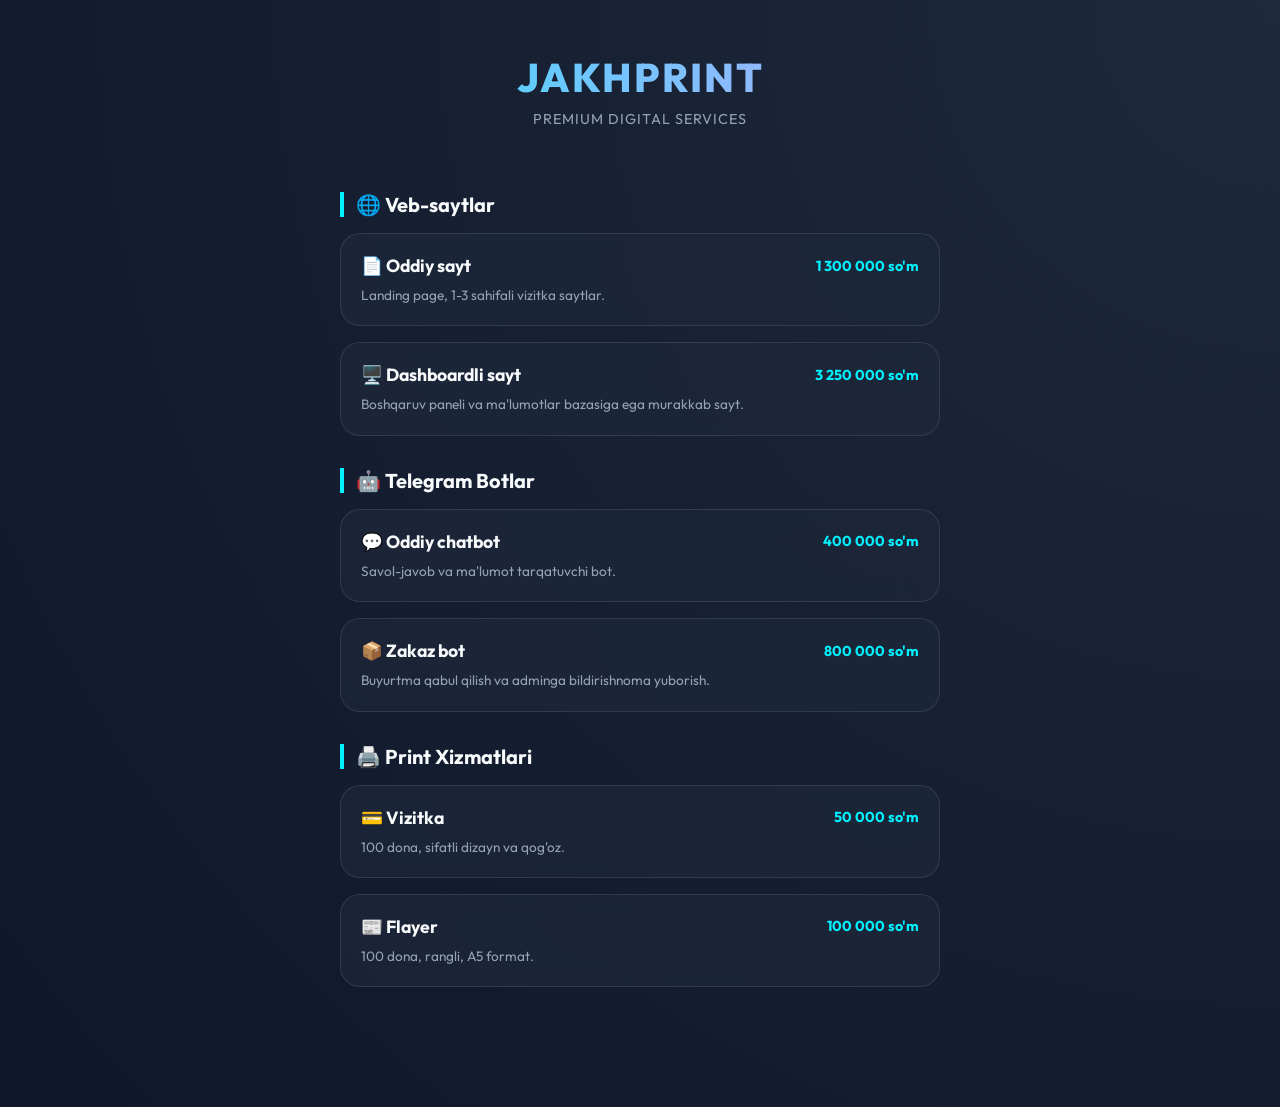
==== index.html @ 6c3988d6 "Move webapp files to root for GitHub Pages priority" ====
<!DOCTYPE html>
<html lang="uz">
<head>
    <meta charset="UTF-8">
    <meta name="viewport" content="width=device-width, initial-scale=1.0">
    <title>JAKHPRINT | Web App</title>
    <link href="https://fonts.googleapis.com/css2?family=Outfit:wght@300;400;600;800&display=swap" rel="stylesheet">
    <link rel="stylesheet" href="style.css">
    <script src="https://telegram.org/js/telegram-web-app.js"></script>
</head>
<body>
    <header>
        <div class="logo">JAKHPRINT</div>
        <div class="subtitle">Premium Digital Services</div>
    </header>

    <div class="container">
        <h2 class="section-title">🌐 Veb-saytlar</h2>
        <div class="grid">
            <div class="card" onclick="selectService('📄 Oddiy sayt', 1300000)">
                <h3>📄 Oddiy sayt <span class="price">1 300 000 so'm</span></h3>
                <p>Landing page, 1-3 sahifali vizitka saytlar.</p>
            </div>
            <div class="card" onclick="selectService('🖥️ Dashboardli sayt', 3250000)">
                <h3>🖥️ Dashboardli sayt <span class="price">3 250 000 so'm</span></h3>
                <p>Boshqaruv paneli va ma'lumotlar bazasiga ega murakkab sayt.</p>
            </div>
        </div>

        <h2 class="section-title">🤖 Telegram Botlar</h2>
        <div class="grid">
            <div class="card" onclick="selectService('💬 Chatbot', 400000)">
                <h3>💬 Oddiy chatbot <span class="price">400 000 so'm</span></h3>
                <p>Savol-javob va ma'lumot tarqatuvchi bot.</p>
            </div>
            <div class="card" onclick="selectService('📦 Zakaz bot', 800000)">
                <h3>📦 Zakaz bot <span class="price">800 000 so'm</span></h3>
                <p>Buyurtma qabul qilish va adminga bildirishnoma yuborish.</p>
            </div>
        </div>

        <h2 class="section-title">🖨️ Print Xizmatlari</h2>
        <div class="grid">
            <div class="card" onclick="selectService('💳 Vizitka (100 ta)', 50000)">
                <h3>💳 Vizitka <span class="price">50 000 so'm</span></h3>
                <p>100 dona, sifatli dizayn va qog'oz.</p>
            </div>
            <div class="card" onclick="selectService('📰 Flayer (100 ta)', 100000)">
                <h3>📰 Flayer <span class="price">100 000 so'm</span></h3>
                <p>100 dona, rangli, A5 format.</p>
            </div>
        </div>
        
        <div style="height: 100px;"></div>
    </div>

    <button id="orderBtn" class="fab-btn" onclick="sendOrder()" style="display: none;">
        Buyurtma berish (0 so'm)
    </button>

    <script src="script.js"></script>
</body>
</html>
---- style.css ----
:root {
    --primary: #00f2fe;
    --secondary: #4facfe;
    --accent: #f093fb;
    --bg: #0f172a;
    --card-bg: rgba(30, 41, 59, 0.7);
    --text: #f8fafc;
    --glass-border: rgba(255, 255, 255, 0.1);
    --neon-shadow: 0 0 15px rgba(0, 242, 254, 0.4);
}

* {
    margin: 0;
    padding: 0;
    box-sizing: border-box;
    font-family: 'Outfit', 'Inter', sans-serif;
}

body {
    background: var(--bg);
    background: radial-gradient(circle at top right, #1e293b, #0f172a);
    color: var(--text);
    min-height: 100vh;
    padding: 20px;
    overflow-x: hidden;
}

header {
    text-align: center;
    padding: 2rem 0;
    animation: fadeInDown 1s ease-out;
}

.logo {
    font-size: 2.5rem;
    font-weight: 800;
    background: linear-gradient(to right, var(--primary), var(--accent));
    -webkit-background-clip: text;
    background-clip: text;
    -webkit-text-fill-color: transparent;
    margin-bottom: 0.5rem;
    text-transform: uppercase;
    letter-spacing: 2px;
}

.subtitle {
    font-size: 0.9rem;
    color: #94a3b8;
    text-transform: uppercase;
    letter-spacing: 1px;
}

.container {
    max-width: 600px;
    margin: 0 auto;
}

.section-title {
    font-size: 1.25rem;
    margin: 2rem 0 1rem;
    border-left: 4px solid var(--primary);
    padding-left: 12px;
}

.grid {
    display: grid;
    gap: 16px;
}

.card {
    background: var(--card-bg);
    backdrop-filter: blur(12px);
    border: 1px solid var(--glass-border);
    border-radius: 20px;
    padding: 20px;
    transition: all 0.3s cubic-bezier(0.4, 0, 0.2, 1);
    cursor: pointer;
    position: relative;
    overflow: hidden;
}

.card::before {
    content: '';
    position: absolute;
    top: 0;
    left: -100%;
    width: 100%;
    height: 100%;
    background: linear-gradient(90deg, transparent, rgba(255, 255, 255, 0.05), transparent);
    transition: 0.5s;
}

.card:hover::before {
    left: 100%;
}

.card:hover {
    transform: translateY(-5px);
    border-color: var(--primary);
    box-shadow: var(--neon-shadow);
}

.card h3 {
    font-size: 1.1rem;
    margin-bottom: 8px;
    display: flex;
    justify-content: space-between;
    align-items: center;
}

.price {
    color: var(--primary);
    font-weight: 700;
    font-size: 0.9rem;
}

.card p {
    font-size: 0.85rem;
    color: #94a3b8;
    line-height: 1.5;
}

.fab-btn {
    position: fixed;
    bottom: 30px;
    left: 50%;
    transform: translateX(-50%);
    background: linear-gradient(to right, var(--secondary), var(--primary));
    color: white;
    padding: 16px 32px;
    border-radius: 50px;
    font-weight: 700;
    box-shadow: 0 10px 25px rgba(79, 172, 254, 0.4);
    border: none;
    z-index: 100;
    cursor: pointer;
    text-transform: uppercase;
    letter-spacing: 1px;
    transition: 0.3s;
}

.fab-btn:active {
    transform: translateX(-50%) scale(0.95);
}

/* Animations */
@keyframes fadeInDown {
    from {
        opacity: 0;
        transform: translateY(-20px);
    }

    to {
        opacity: 1;
        transform: translateY(0);
    }
}

@keyframes fadeInUp {
    from {
        opacity: 0;
        transform: translateY(20px);
    }

    to {
        opacity: 1;
        transform: translateY(0);
    }
}

.card {
    animation: fadeInUp 0.5s ease-out forwards;
}

/* Mobile Responsive Adjustments */
@media (max-width: 480px) {
    body {
        padding: 15px;
    }

    .logo {
        font-size: 2rem;
    }
}
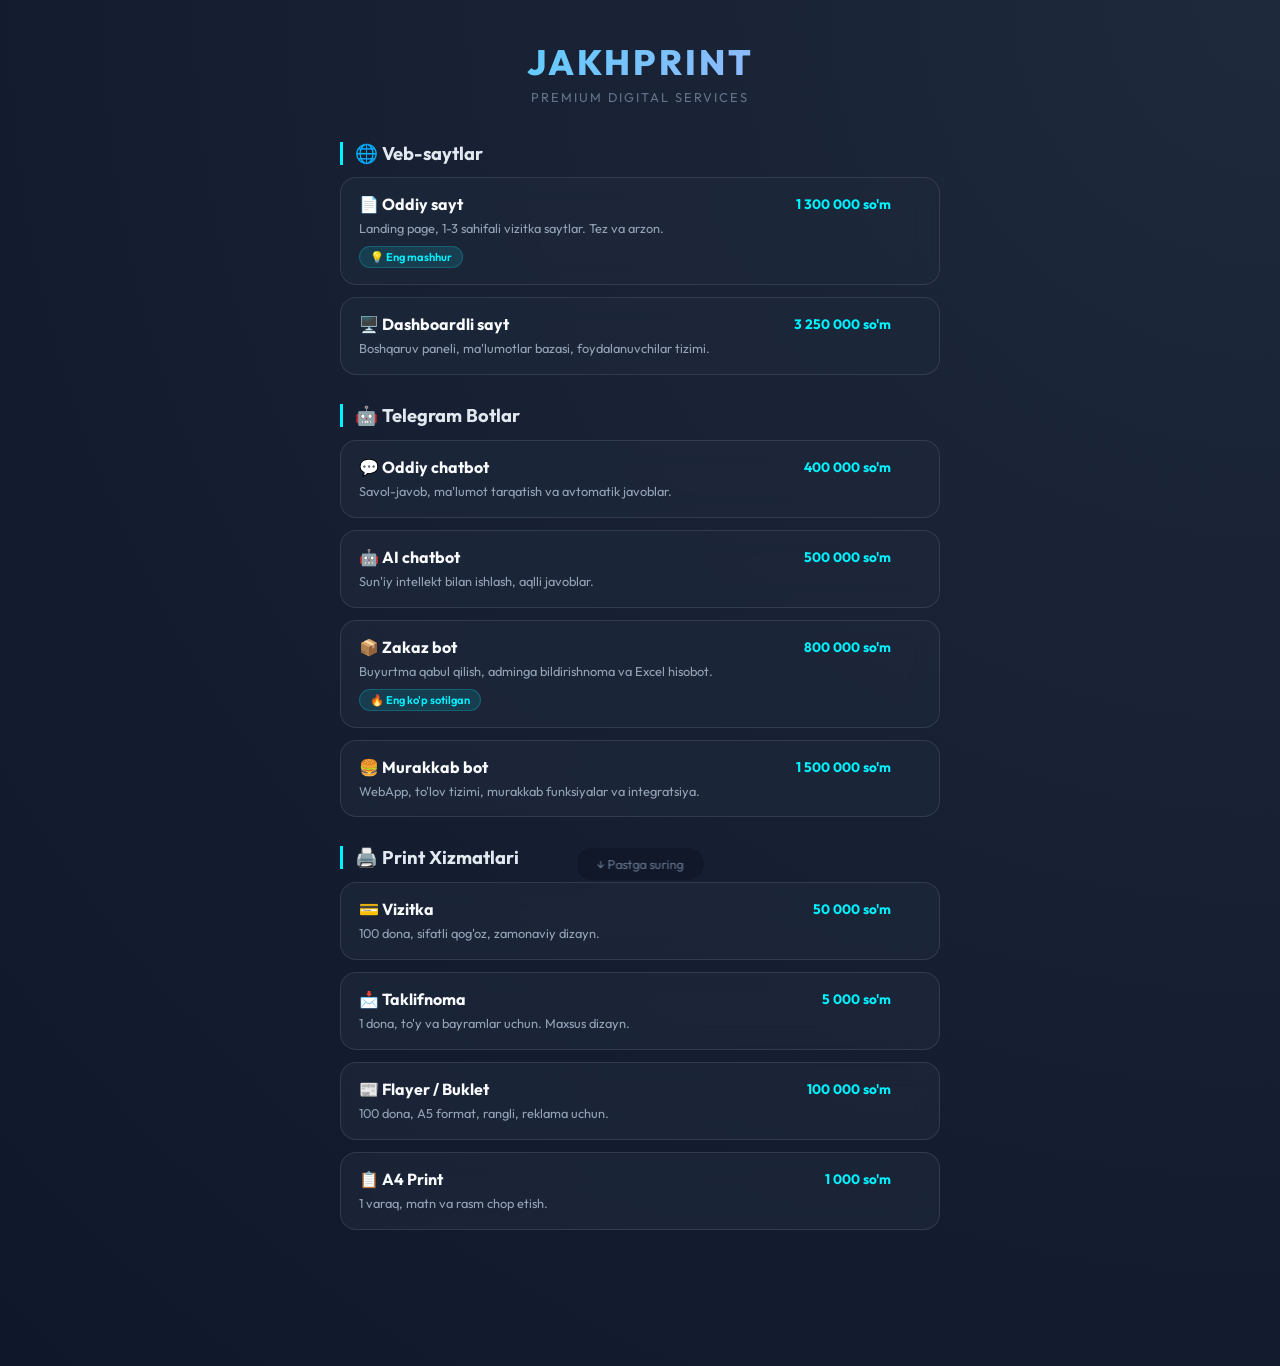
==== commit 0b9cc77c: "Major upgrade: Security fixes, premium Mini App redesign, calculator improvements" ====
--- a/index.html
+++ b/index.html
@@ -1,63 +1,111 @@
 <!DOCTYPE html>
 <html lang="uz">
+
 <head>
     <meta charset="UTF-8">
-    <meta name="viewport" content="width=device-width, initial-scale=1.0">
-    <title>JAKHPRINT | Web App</title>
+    <meta name="viewport" content="width=device-width, initial-scale=1.0, maximum-scale=1.0, user-scalable=no">
+    <title>JAKHPRINT | Premium Digital Services</title>
     <link href="https://fonts.googleapis.com/css2?family=Outfit:wght@300;400;600;800&display=swap" rel="stylesheet">
     <link rel="stylesheet" href="style.css">
     <script src="https://telegram.org/js/telegram-web-app.js"></script>
 </head>
+
 <body>
     <header>
         <div class="logo">JAKHPRINT</div>
         <div class="subtitle">Premium Digital Services</div>
     </header>
 
+    <!-- Savatcha counter -->
+    <div id="cartBadge" class="cart-badge" style="display:none;">
+        🛒 <span id="cartCount">0</span> ta tanlandi
+    </div>
+
     <div class="container">
+        <!-- Veb-saytlar -->
         <h2 class="section-title">🌐 Veb-saytlar</h2>
         <div class="grid">
-            <div class="card" onclick="selectService('📄 Oddiy sayt', 1300000)">
+            <div class="card" onclick="selectService(this, '📄 Oddiy sayt', 1300000)" style="animation-delay: 0.1s">
+                <div class="check-badge">✅</div>
                 <h3>📄 Oddiy sayt <span class="price">1 300 000 so'm</span></h3>
-                <p>Landing page, 1-3 sahifali vizitka saytlar.</p>
+                <p>Landing page, 1-3 sahifali vizitka saytlar. Tez va arzon.</p>
+                <div class="tag">💡 Eng mashhur</div>
             </div>
-            <div class="card" onclick="selectService('🖥️ Dashboardli sayt', 3250000)">
+            <div class="card" onclick="selectService(this, '🖥️ Dashboardli sayt', 3250000)"
+                style="animation-delay: 0.2s">
+                <div class="check-badge">✅</div>
                 <h3>🖥️ Dashboardli sayt <span class="price">3 250 000 so'm</span></h3>
-                <p>Boshqaruv paneli va ma'lumotlar bazasiga ega murakkab sayt.</p>
+                <p>Boshqaruv paneli, ma'lumotlar bazasi, foydalanuvchilar tizimi.</p>
             </div>
         </div>
 
+        <!-- Telegram Botlar -->
         <h2 class="section-title">🤖 Telegram Botlar</h2>
         <div class="grid">
-            <div class="card" onclick="selectService('💬 Chatbot', 400000)">
+            <div class="card" onclick="selectService(this, '💬 Oddiy chatbot', 400000)" style="animation-delay: 0.15s">
+                <div class="check-badge">✅</div>
                 <h3>💬 Oddiy chatbot <span class="price">400 000 so'm</span></h3>
-                <p>Savol-javob va ma'lumot tarqatuvchi bot.</p>
+                <p>Savol-javob, ma'lumot tarqatish va avtomatik javoblar.</p>
             </div>
-            <div class="card" onclick="selectService('📦 Zakaz bot', 800000)">
+            <div class="card" onclick="selectService(this, '🤖 AI chatbot', 500000)" style="animation-delay: 0.2s">
+                <div class="check-badge">✅</div>
+                <h3>🤖 AI chatbot <span class="price">500 000 so'm</span></h3>
+                <p>Sun'iy intellekt bilan ishlash, aqlli javoblar.</p>
+            </div>
+            <div class="card" onclick="selectService(this, '📦 Zakaz bot', 800000)" style="animation-delay: 0.25s">
+                <div class="check-badge">✅</div>
                 <h3>📦 Zakaz bot <span class="price">800 000 so'm</span></h3>
-                <p>Buyurtma qabul qilish va adminga bildirishnoma yuborish.</p>
+                <p>Buyurtma qabul qilish, adminga bildirishnoma va Excel hisobot.</p>
+                <div class="tag">🔥 Eng ko'p sotilgan</div>
+            </div>
+            <div class="card" onclick="selectService(this, '🍔 Murakkab bot / WebApp', 1500000)"
+                style="animation-delay: 0.3s">
+                <div class="check-badge">✅</div>
+                <h3>🍔 Murakkab bot <span class="price">1 500 000 so'm</span></h3>
+                <p>WebApp, to'lov tizimi, murakkab funksiyalar va integratsiya.</p>
             </div>
         </div>
 
+        <!-- Print Xizmatlari -->
         <h2 class="section-title">🖨️ Print Xizmatlari</h2>
         <div class="grid">
-            <div class="card" onclick="selectService('💳 Vizitka (100 ta)', 50000)">
+            <div class="card" onclick="selectService(this, '💳 Vizitka (100 ta)', 50000)"
+                style="animation-delay: 0.15s">
+                <div class="check-badge">✅</div>
                 <h3>💳 Vizitka <span class="price">50 000 so'm</span></h3>
-                <p>100 dona, sifatli dizayn va qog'oz.</p>
+                <p>100 dona, sifatli qog'oz, zamonaviy dizayn.</p>
             </div>
-            <div class="card" onclick="selectService('📰 Flayer (100 ta)', 100000)">
-                <h3>📰 Flayer <span class="price">100 000 so'm</span></h3>
-                <p>100 dona, rangli, A5 format.</p>
+            <div class="card" onclick="selectService(this, '📩 Taklifnoma', 5000)" style="animation-delay: 0.2s">
+                <div class="check-badge">✅</div>
+                <h3>📩 Taklifnoma <span class="price">5 000 so'm</span></h3>
+                <p>1 dona, to'y va bayramlar uchun. Maxsus dizayn.</p>
+            </div>
+            <div class="card" onclick="selectService(this, '📰 Flayer (100 ta)', 100000)"
+                style="animation-delay: 0.25s">
+                <div class="check-badge">✅</div>
+                <h3>📰 Flayer / Buklet <span class="price">100 000 so'm</span></h3>
+                <p>100 dona, A5 format, rangli, reklama uchun.</p>
+            </div>
+            <div class="card" onclick="selectService(this, '📋 A4 Print', 1000)" style="animation-delay: 0.3s">
+                <div class="check-badge">✅</div>
+                <h3>📋 A4 Print <span class="price">1 000 so'm</span></h3>
+                <p>1 varaq, matn va rasm chop etish.</p>
             </div>
         </div>
-        
-        <div style="height: 100px;"></div>
+
+        <!-- Scroll uchun bo'sh joy -->
+        <div style="height: 120px;"></div>
     </div>
 
+    <!-- Scroll indikatori -->
+    <div id="scrollHint" class="scroll-hint">↓ Pastga suring</div>
+
+    <!-- Buyurtma tugmasi -->
     <button id="orderBtn" class="fab-btn" onclick="sendOrder()" style="display: none;">
-        Buyurtma berish (0 so'm)
+        BUYURTMA BERISH (0 so'm)
     </button>
 
     <script src="script.js"></script>
 </body>
-</html>
+
+</html>
--- a/style.css
+++ b/style.css
@@ -7,6 +7,7 @@
     --text: #f8fafc;
     --glass-border: rgba(255, 255, 255, 0.1);
     --neon-shadow: 0 0 15px rgba(0, 242, 254, 0.4);
+    --success: #22c55e;
 }
 
 * {
@@ -14,6 +15,7 @@
     padding: 0;
     box-sizing: border-box;
     font-family: 'Outfit', 'Inter', sans-serif;
+    -webkit-tap-highlight-color: transparent;
 }
 
 body {
@@ -21,62 +23,89 @@
     background: radial-gradient(circle at top right, #1e293b, #0f172a);
     color: var(--text);
     min-height: 100vh;
-    padding: 20px;
+    padding: 16px;
     overflow-x: hidden;
 }
 
+/* ── Header ─────────────────────── */
 header {
     text-align: center;
-    padding: 2rem 0;
-    animation: fadeInDown 1s ease-out;
+    padding: 1.5rem 0 0.5rem;
+    animation: fadeInDown 0.8s ease-out;
 }
 
 .logo {
-    font-size: 2.5rem;
+    font-size: 2.2rem;
     font-weight: 800;
-    background: linear-gradient(to right, var(--primary), var(--accent));
+    background: linear-gradient(135deg, var(--primary), var(--accent));
     -webkit-background-clip: text;
     background-clip: text;
     -webkit-text-fill-color: transparent;
-    margin-bottom: 0.5rem;
+    margin-bottom: 0.3rem;
+    text-transform: uppercase;
+    letter-spacing: 3px;
+}
+
+.subtitle {
+    font-size: 0.8rem;
+    color: #64748b;
     text-transform: uppercase;
     letter-spacing: 2px;
 }
 
-.subtitle {
+/* ── Cart Badge ─────────────────── */
+.cart-badge {
+    position: sticky;
+    top: 0;
+    z-index: 50;
+    background: rgba(15, 23, 42, 0.9);
+    backdrop-filter: blur(10px);
+    padding: 10px 20px;
+    border-radius: 50px;
+    text-align: center;
+    font-weight: 600;
     font-size: 0.9rem;
-    color: #94a3b8;
-    text-transform: uppercase;
-    letter-spacing: 1px;
-}
-
+    color: var(--primary);
+    border: 1px solid var(--glass-border);
+    margin: 10px auto;
+    max-width: 250px;
+    animation: fadeInDown 0.5s ease-out;
+}
+
+/* ── Container ──────────────────── */
 .container {
     max-width: 600px;
     margin: 0 auto;
 }
 
+/* ── Section Titles ─────────────── */
 .section-title {
-    font-size: 1.25rem;
-    margin: 2rem 0 1rem;
-    border-left: 4px solid var(--primary);
+    font-size: 1.15rem;
+    margin: 1.8rem 0 0.8rem;
+    border-left: 3px solid var(--primary);
     padding-left: 12px;
-}
-
+    color: #e2e8f0;
+}
+
+/* ── Grid ───────────────────────── */
 .grid {
     display: grid;
-    gap: 16px;
-}
-
+    gap: 12px;
+}
+
+/* ── Cards ──────────────────────── */
 .card {
     background: var(--card-bg);
     backdrop-filter: blur(12px);
     border: 1px solid var(--glass-border);
-    border-radius: 20px;
-    padding: 20px;
+    border-radius: 16px;
+    padding: 16px 18px;
     transition: all 0.3s cubic-bezier(0.4, 0, 0.2, 1);
     cursor: pointer;
     position: relative;
     overflow: hidden;
+    opacity: 0;
+    animation: fadeInUp 0.5s ease-out forwards;
 }
 
 .card::before {
@@ -86,99 +115,154 @@
     left: -100%;
     width: 100%;
     height: 100%;
-    background: linear-gradient(90deg, transparent, rgba(255, 255, 255, 0.05), transparent);
-    transition: 0.5s;
+    background: linear-gradient(90deg, transparent, rgba(255, 255, 255, 0.04), transparent);
+    transition: 0.6s;
+}
+
+.card:active {
+    transform: scale(0.98);
 }
 
 .card:hover::before {
     left: 100%;
 }
 
-.card:hover {
-    transform: translateY(-5px);
-    border-color: var(--primary);
-    box-shadow: var(--neon-shadow);
-}
-
+/* Tanlangan element */
+.card.selected {
+    border-color: var(--success) !important;
+    box-shadow: 0 0 20px rgba(34, 197, 94, 0.3);
+    background: rgba(34, 197, 94, 0.08);
+}
+
+/* Check badge */
+.check-badge {
+    position: absolute;
+    top: 10px;
+    right: 12px;
+    font-size: 1.2rem;
+    opacity: 0;
+    transform: scale(0);
+    transition: all 0.3s cubic-bezier(0.34, 1.56, 0.64, 1);
+}
+
+.card.selected .check-badge {
+    opacity: 1;
+    transform: scale(1);
+}
+
+/* Tag (mashhur label) */
+.tag {
+    display: inline-block;
+    margin-top: 8px;
+    padding: 3px 10px;
+    border-radius: 20px;
+    font-size: 0.7rem;
+    font-weight: 600;
+    background: rgba(0, 242, 254, 0.12);
+    color: var(--primary);
+    border: 1px solid rgba(0, 242, 254, 0.2);
+}
+
+/* ── Card Content ───────────────── */
 .card h3 {
-    font-size: 1.1rem;
-    margin-bottom: 8px;
+    font-size: 1rem;
+    margin-bottom: 6px;
     display: flex;
     justify-content: space-between;
     align-items: center;
+    padding-right: 30px;
 }
 
 .price {
     color: var(--primary);
     font-weight: 700;
-    font-size: 0.9rem;
+    font-size: 0.85rem;
+    white-space: nowrap;
 }
 
 .card p {
-    font-size: 0.85rem;
+    font-size: 0.8rem;
     color: #94a3b8;
-    line-height: 1.5;
-}
-
+    line-height: 1.4;
+}
+
+/* ── FAB Button ─────────────────── */
 .fab-btn {
     position: fixed;
-    bottom: 30px;
+    bottom: 20px;
     left: 50%;
     transform: translateX(-50%);
-    background: linear-gradient(to right, var(--secondary), var(--primary));
+    background: linear-gradient(135deg, var(--success), #16a34a);
     color: white;
-    padding: 16px 32px;
+    padding: 14px 28px;
     border-radius: 50px;
     font-weight: 700;
-    box-shadow: 0 10px 25px rgba(79, 172, 254, 0.4);
+    font-size: 0.9rem;
+    box-shadow: 0 8px 25px rgba(34, 197, 94, 0.4);
     border: none;
     z-index: 100;
     cursor: pointer;
     text-transform: uppercase;
     letter-spacing: 1px;
-    transition: 0.3s;
+    transition: all 0.3s;
+    animation: pulseBtn 2s infinite;
+    width: calc(100% - 40px);
+    max-width: 400px;
 }
 
 .fab-btn:active {
     transform: translateX(-50%) scale(0.95);
-}
-
-/* Animations */
+    animation: none;
+}
+
+/* ── Scroll Hint ────────────────── */
+.scroll-hint {
+    position: fixed;
+    bottom: 20px;
+    left: 50%;
+    transform: translateX(-50%);
+    background: rgba(15, 23, 42, 0.8);
+    backdrop-filter: blur(10px);
+    padding: 8px 20px;
+    border-radius: 50px;
+    font-size: 0.8rem;
+    color: #64748b;
+    z-index: 50;
+    animation: bounce 2s infinite;
+    transition: opacity 0.5s;
+}
+
+/* ── Animations ─────────────────── */
 @keyframes fadeInDown {
-    from {
-        opacity: 0;
-        transform: translateY(-20px);
-    }
-
-    to {
-        opacity: 1;
-        transform: translateY(0);
-    }
+    from { opacity: 0; transform: translateY(-20px); }
+    to { opacity: 1; transform: translateY(0); }
 }
 
 @keyframes fadeInUp {
-    from {
-        opacity: 0;
-        transform: translateY(20px);
-    }
-
-    to {
-        opacity: 1;
-        transform: translateY(0);
-    }
-}
-
-.card {
-    animation: fadeInUp 0.5s ease-out forwards;
-}
-
-/* Mobile Responsive Adjustments */
-@media (max-width: 480px) {
-    body {
-        padding: 15px;
-    }
-
-    .logo {
-        font-size: 2rem;
-    }
+    from { opacity: 0; transform: translateY(25px); }
+    to { opacity: 1; transform: translateY(0); }
+}
+
+@keyframes pulseBtn {
+    0%, 100% { box-shadow: 0 8px 25px rgba(34, 197, 94, 0.4); }
+    50% { box-shadow: 0 8px 35px rgba(34, 197, 94, 0.6); }
+}
+
+@keyframes bounce {
+    0%, 100% { transform: translateX(-50%) translateY(0); }
+    50% { transform: translateX(-50%) translateY(-8px); }
+}
+
+@keyframes popIn {
+    from { transform: scale(0.8); opacity: 0; }
+    to { transform: scale(1); opacity: 1; }
+}
+
+/* ── Mobile ─────────────────────── */
+@media (max-width: 380px) {
+    body { padding: 12px; }
+    .logo { font-size: 1.8rem; }
+    .card h3 { font-size: 0.9rem; }
+    .price { font-size: 0.8rem; }
+    .fab-btn { padding: 12px 20px; font-size: 0.8rem; }
 }
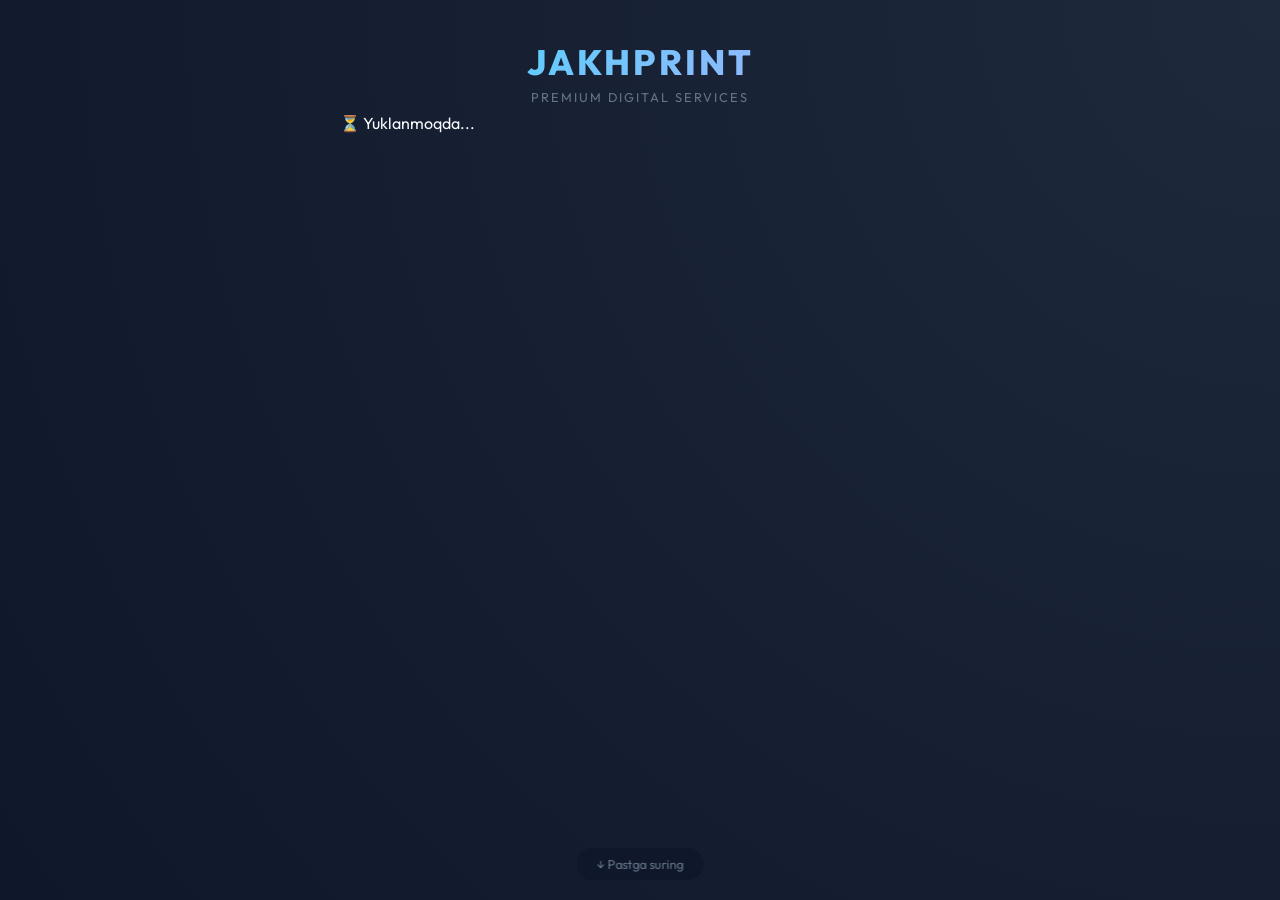
==== commit 4eb11e59: "Admin features: Answer to orders via inline buttons and dynamic price editing via bot" ====
--- a/index.html
+++ b/index.html
@@ -21,80 +21,9 @@
         🛒 <span id="cartCount">0</span> ta tanlandi
     </div>
 
-    <div class="container">
-        <!-- Veb-saytlar -->
-        <h2 class="section-title">🌐 Veb-saytlar</h2>
-        <div class="grid">
-            <div class="card" onclick="selectService(this, '📄 Oddiy sayt', 1300000)" style="animation-delay: 0.1s">
-                <div class="check-badge">✅</div>
-                <h3>📄 Oddiy sayt <span class="price">1 300 000 so'm</span></h3>
-                <p>Landing page, 1-3 sahifali vizitka saytlar. Tez va arzon.</p>
-                <div class="tag">💡 Eng mashhur</div>
-            </div>
-            <div class="card" onclick="selectService(this, '🖥️ Dashboardli sayt', 3250000)"
-                style="animation-delay: 0.2s">
-                <div class="check-badge">✅</div>
-                <h3>🖥️ Dashboardli sayt <span class="price">3 250 000 so'm</span></h3>
-                <p>Boshqaruv paneli, ma'lumotlar bazasi, foydalanuvchilar tizimi.</p>
-            </div>
-        </div>
-
-        <!-- Telegram Botlar -->
-        <h2 class="section-title">🤖 Telegram Botlar</h2>
-        <div class="grid">
-            <div class="card" onclick="selectService(this, '💬 Oddiy chatbot', 400000)" style="animation-delay: 0.15s">
-                <div class="check-badge">✅</div>
-                <h3>💬 Oddiy chatbot <span class="price">400 000 so'm</span></h3>
-                <p>Savol-javob, ma'lumot tarqatish va avtomatik javoblar.</p>
-            </div>
-            <div class="card" onclick="selectService(this, '🤖 AI chatbot', 500000)" style="animation-delay: 0.2s">
-                <div class="check-badge">✅</div>
-                <h3>🤖 AI chatbot <span class="price">500 000 so'm</span></h3>
-                <p>Sun'iy intellekt bilan ishlash, aqlli javoblar.</p>
-            </div>
-            <div class="card" onclick="selectService(this, '📦 Zakaz bot', 800000)" style="animation-delay: 0.25s">
-                <div class="check-badge">✅</div>
-                <h3>📦 Zakaz bot <span class="price">800 000 so'm</span></h3>
-                <p>Buyurtma qabul qilish, adminga bildirishnoma va Excel hisobot.</p>
-                <div class="tag">🔥 Eng ko'p sotilgan</div>
-            </div>
-            <div class="card" onclick="selectService(this, '🍔 Murakkab bot / WebApp', 1500000)"
-                style="animation-delay: 0.3s">
-                <div class="check-badge">✅</div>
-                <h3>🍔 Murakkab bot <span class="price">1 500 000 so'm</span></h3>
-                <p>WebApp, to'lov tizimi, murakkab funksiyalar va integratsiya.</p>
-            </div>
-        </div>
-
-        <!-- Print Xizmatlari -->
-        <h2 class="section-title">🖨️ Print Xizmatlari</h2>
-        <div class="grid">
-            <div class="card" onclick="selectService(this, '💳 Vizitka (100 ta)', 50000)"
-                style="animation-delay: 0.15s">
-                <div class="check-badge">✅</div>
-                <h3>💳 Vizitka <span class="price">50 000 so'm</span></h3>
-                <p>100 dona, sifatli qog'oz, zamonaviy dizayn.</p>
-            </div>
-            <div class="card" onclick="selectService(this, '📩 Taklifnoma', 5000)" style="animation-delay: 0.2s">
-                <div class="check-badge">✅</div>
-                <h3>📩 Taklifnoma <span class="price">5 000 so'm</span></h3>
-                <p>1 dona, to'y va bayramlar uchun. Maxsus dizayn.</p>
-            </div>
-            <div class="card" onclick="selectService(this, '📰 Flayer (100 ta)', 100000)"
-                style="animation-delay: 0.25s">
-                <div class="check-badge">✅</div>
-                <h3>📰 Flayer / Buklet <span class="price">100 000 so'm</span></h3>
-                <p>100 dona, A5 format, rangli, reklama uchun.</p>
-            </div>
-            <div class="card" onclick="selectService(this, '📋 A4 Print', 1000)" style="animation-delay: 0.3s">
-                <div class="check-badge">✅</div>
-                <h3>📋 A4 Print <span class="price">1 000 so'm</span></h3>
-                <p>1 varaq, matn va rasm chop etish.</p>
-            </div>
-        </div>
-
-        <!-- Scroll uchun bo'sh joy -->
-        <div style="height: 120px;"></div>
+    <!-- Xizmatlar shu yerga dinamik yuklanadi -->
+    <div class="container" id="servicesContainer">
+        <div class="loading">⏳ Yuklanmoqda...</div>
     </div>
 
     <!-- Scroll indikatori -->
